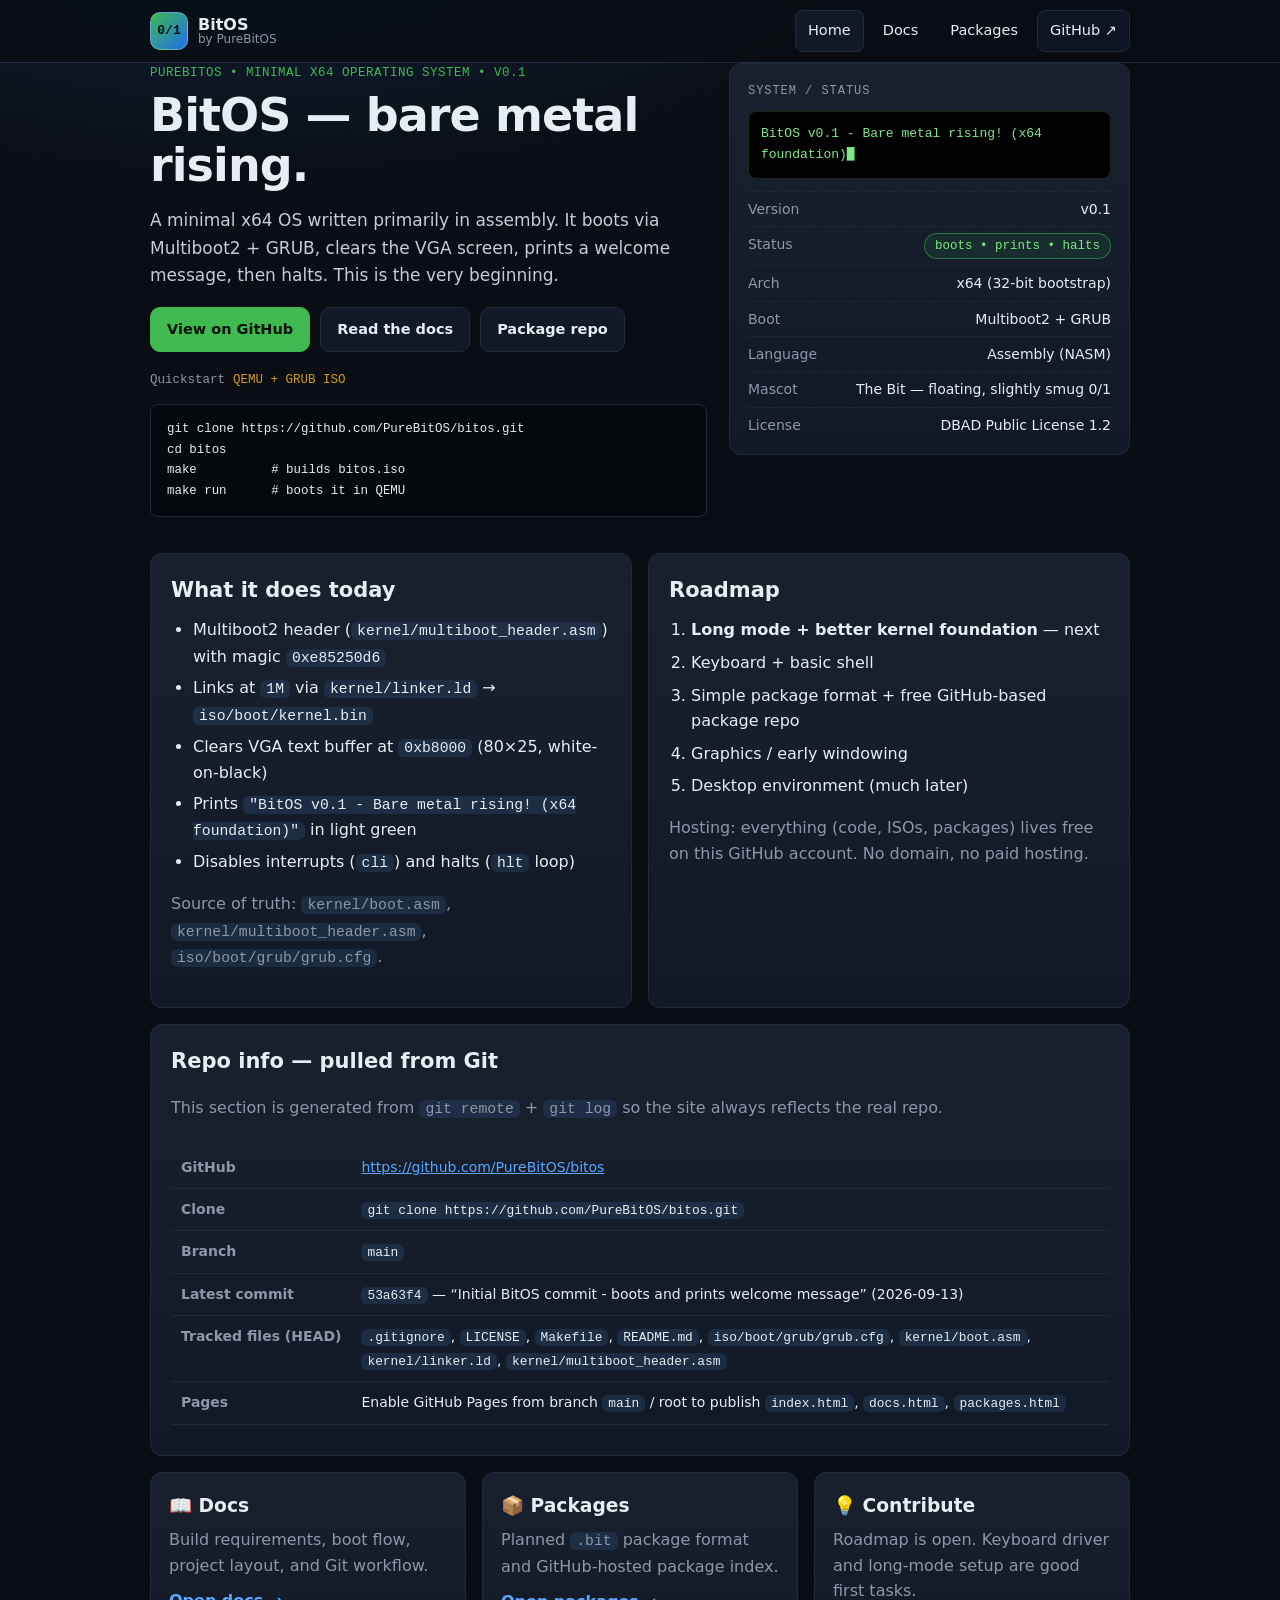
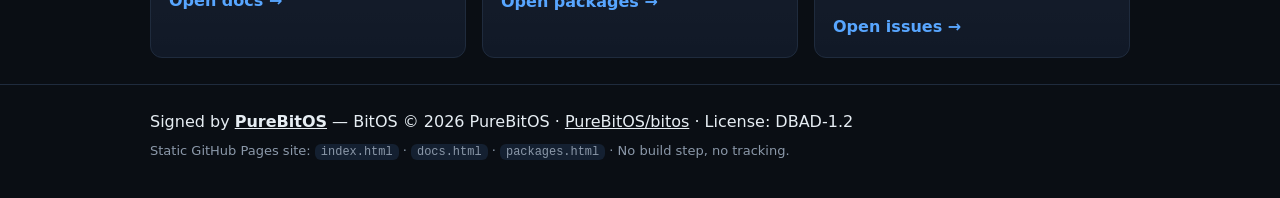
==== index.html @ e322808b "docs: add GitHub Pages site (index, docs, packages) signed by PureBitOS" ====
<!DOCTYPE html>
<html lang="en">
<head>
<meta charset="UTF-8" />
<meta name="viewport" content="width=device-width, initial-scale=1.0" />
<title>BitOS — Minimal x64 OS by PureBitOS</title>
<meta name="description" content="BitOS is a minimal x64 operating system written primarily in assembly. By PureBitOS." />
<link rel="stylesheet" href="assets/style.css" />
</head>
<body>
<header class="site-header">
  <div class="wrap header-inner">
    <a class="brand" href="index.html" aria-label="BitOS home">
      <span class="brand-bit" aria-hidden="true">0/1</span>
      <span class="brand-text"><strong>BitOS</strong><small>by PureBitOS</small></span>
    </a>
    <nav class="nav" aria-label="Main navigation">
      <a href="index.html" class="active">Home</a>
      <a href="docs.html">Docs</a>
      <a href="packages.html">Packages</a>
      <a class="github" href="https://github.com/PureBitOS/bitos" target="_blank" rel="noopener">GitHub ↗</a>
    </nav>
  </div>
</header>

<main class="wrap">
  <section class="hero">
    <div class="hero-text">
      <p class="eyebrow">PureBitOS • minimal x64 operating system • v0.1</p>
      <h1>BitOS — bare metal rising.</h1>
      <p class="lede">
        A minimal x64 OS written primarily in assembly. It boots via Multiboot2 + GRUB,
        clears the VGA screen, prints a welcome message, then halts. This is the very beginning.
      </p>
      <div class="cta-row">
        <a class="btn primary" href="https://github.com/PureBitOS/bitos" target="_blank" rel="noopener">View on GitHub</a>
        <a class="btn" href="docs.html">Read the docs</a>
        <a class="btn" href="packages.html">Package repo</a>
      </div>
      <div class="quickstart">
        <div class="quickstart-head">Quickstart <span>QEMU + GRUB ISO</span></div>
<pre><code>git clone https://github.com/PureBitOS/bitos.git
cd bitos
make          # builds bitos.iso
make run      # boots it in QEMU</code></pre>
      </div>
    </div>
    <div class="hero-card" aria-label="System status">
      <div class="card-title">system / status</div>
      <div class="screen" aria-hidden="true">BitOS v0.1 - Bare metal rising! (x64 foundation)<span class="cursor">█</span></div>
      <dl class="facts">
        <div><dt>Version</dt><dd>v0.1</dd></div>
        <div><dt>Status</dt><dd><span class="pill">boots • prints • halts</span></dd></div>
        <div><dt>Arch</dt><dd>x64 (32-bit bootstrap)</dd></div>
        <div><dt>Boot</dt><dd>Multiboot2 + GRUB</dd></div>
        <div><dt>Language</dt><dd>Assembly (NASM)</dd></div>
        <div><dt>Mascot</dt><dd>The Bit — floating, slightly smug 0/1</dd></div>
        <div><dt>License</dt><dd>DBAD Public License 1.2</dd></div>
      </dl>
    </div>
  </section>

  <section class="grid two">
    <div class="panel">
      <h2>What it does today</h2>
      <ul>
        <li>Multiboot2 header (<code>kernel/multiboot_header.asm</code>) with magic <code>0xe85250d6</code></li>
        <li>Links at <code>1M</code> via <code>kernel/linker.ld</code> → <code>iso/boot/kernel.bin</code></li>
        <li>Clears VGA text buffer at <code>0xb8000</code> (80×25, white-on-black)</li>
        <li>Prints <code>"BitOS v0.1 - Bare metal rising! (x64 foundation)"</code> in light green</li>
        <li>Disables interrupts (<code>cli</code>) and halts (<code>hlt</code> loop)</li>
      </ul>
      <p class="muted">Source of truth: <code>kernel/boot.asm</code>, <code>kernel/multiboot_header.asm</code>, <code>iso/boot/grub/grub.cfg</code>.</p>
    </div>
    <div class="panel">
      <h2>Roadmap</h2>
      <ol class="roadmap">
        <li><strong>Long mode + better kernel foundation</strong> — next</li>
        <li>Keyboard + basic shell</li>
        <li>Simple package format + free GitHub-based package repo</li>
        <li>Graphics / early windowing</li>
        <li>Desktop environment (much later)</li>
      </ol>
      <p class="muted">Hosting: everything (code, ISOs, packages) lives free on this GitHub account. No domain, no paid hosting.</p>
    </div>
  </section>

  <section class="panel">
    <h2>Repo info — pulled from Git</h2>
    <p class="muted">This section is generated from <code>git remote</code> + <code>git log</code> so the site always reflects the real repo.</p>
    <div class="table-wrap">
    <table>
      <tbody>
        <tr><th>GitHub</th><td><a href="https://github.com/PureBitOS/bitos" target="_blank" rel="noopener">https://github.com/PureBitOS/bitos</a></td></tr>
        <tr><th>Clone</th><td><code>git clone https://github.com/PureBitOS/bitos.git</code></td></tr>
        <tr><th>Branch</th><td><code>main</code></td></tr>
        <tr><th>Latest commit</th><td><code>53a63f4</code> — “Initial BitOS commit - boots and prints welcome message” (2026-09-13)</td></tr>
        <tr><th>Tracked files (HEAD)</th><td><code>.gitignore</code>, <code>LICENSE</code>, <code>Makefile</code>, <code>README.md</code>, <code>iso/boot/grub/grub.cfg</code>, <code>kernel/boot.asm</code>, <code>kernel/linker.ld</code>, <code>kernel/multiboot_header.asm</code></td></tr>
        <tr><th>Pages</th><td>Enable GitHub Pages from branch <code>main</code> / root to publish <code>index.html</code>, <code>docs.html</code>, <code>packages.html</code></td></tr>
      </tbody>
    </table>
    </div>
  </section>

  <section class="grid three">
    <a class="card-link" href="docs.html">
      <h3>📖 Docs</h3>
      <p>Build requirements, boot flow, project layout, and Git workflow.</p>
      <span>Open docs →</span>
    </a>
    <a class="card-link" href="packages.html">
      <h3>📦 Packages</h3>
      <p>Planned <code>.bit</code> package format and GitHub-hosted package index.</p>
      <span>Open packages →</span>
    </a>
    <a class="card-link" href="https://github.com/PureBitOS/bitos/issues" target="_blank" rel="noopener">
      <h3>💡 Contribute</h3>
      <p>Roadmap is open. Keyboard driver and long-mode setup are good first tasks.</p>
      <span>Open issues →</span>
    </a>
  </section>
</main>

<footer class="site-footer">
  <div class="wrap footer-inner">
    <p>Signed by <strong><a href="https://github.com/PureBitOS" target="_blank" rel="noopener">PureBitOS</a></strong> — BitOS © 2026 PureBitOS · <a href="https://github.com/PureBitOS/bitos" target="_blank" rel="noopener">PureBitOS/bitos</a> · License: DBAD-1.2</p>
    <p class="muted small">Static GitHub Pages site: <code>index.html</code> · <code>docs.html</code> · <code>packages.html</code> · No build step, no tracking.</p>
  </div>
</footer>
</body>
</html>
---- assets/style.css ----
:root {
  --bg: #0a0e14;
  --bg2: #0e141f;
  --panel: #111927;
  --line: #1f2b3d;
  --text: #e6edf3;
  --muted: #8b98a9;
  --accent: #3fb950;
  --accent2: #58a6ff;
  --amber: #d29922;
  --radius: 12px;
  --wrap: 1020px;
  --mono: ui-monospace, SFMono-Regular, Menlo, Consolas, "Liberation Mono", monospace;
  --sans: system-ui, -apple-system, "Segoe UI", Roboto, Ubuntu, sans-serif;
}
* { box-sizing: border-box; }
body {
  margin: 0;
  background: radial-gradient(1200px 500px at 20% -10%, #12233a 0%, var(--bg) 55%) fixed, var(--bg);
  color: var(--text);
  font-family: var(--sans);
  line-height: 1.6;
}
.wrap { max-width: var(--wrap); margin: 0 auto; padding: 0 20px; }
a { color: var(--accent2); }
code, pre { font-family: var(--mono); }
pre {
  background: #05080d;
  border: 1px solid var(--line);
  border-radius: 8px;
  padding: 14px 16px;
  overflow-x: auto;
  font-size: 13.5px;
  line-height: 1.55;
}
code { background: rgba(88,166,255,.12); padding: 1px 6px; border-radius: 6px; font-size: .92em; }
pre code { background: none; padding: 0; }

.site-header {
  position: sticky; top: 0; z-index: 10;
  background: rgba(10,14,20,.88);
  backdrop-filter: blur(8px);
  border-bottom: 1px solid var(--line);
}
.header-inner { display: flex; align-items: center; justify-content: space-between; min-height: 62px; gap: 16px; }
.brand { display: flex; align-items: center; gap: 10px; text-decoration: none; color: var(--text); }
.brand-bit {
  display: inline-grid; place-items: center;
  width: 38px; height: 38px; border-radius: 10px;
  background: linear-gradient(135deg, var(--accent), #1f6feb);
  color: #04120a; font-family: var(--mono); font-weight: 800; font-size: 13px;
  border: 1px solid rgba(255,255,255,.25);
}
.brand-text { line-height: 1.1; display: flex; flex-direction: column; }
.brand-text small { color: var(--muted); font-size: 12px; }
.nav { display: flex; gap: 6px; align-items: center; flex-wrap: wrap; }
.nav a {
  color: var(--text); text-decoration: none; font-size: 14.5px;
  padding: 8px 12px; border-radius: 8px; border: 1px solid transparent;
}
.nav a:hover { border-color: var(--line); background: var(--bg2); }
.nav a.active { background: var(--panel); border-color: var(--line); }
.nav a.github { border-color: var(--line); background: #0d1522; }

main { padding: 34px 0 10px; }
.eyebrow { color: var(--accent); font-family: var(--mono); font-size: 12.5px; letter-spacing: .04em; text-transform: uppercase; margin: 0 0 8px; }
h1 { margin: 0 0 10px; font-size: clamp(30px, 4.5vw, 46px); line-height: 1.08; letter-spacing: -.02em; }
h2 { margin: 0 0 10px; font-size: 21px; }
h3 { margin: 0 0 6px; }
.lede { color: #c3cdd9; font-size: 17px; max-width: 68ch; }
.muted { color: var(--muted); }
.small { font-size: 13px; }

.hero { display: grid; grid-template-columns: 1.25fr .9fr; gap: 22px; margin-bottom: 22px; }
@media (max-width: 860px) { .hero { grid-template-columns: 1fr; } }
.cta-row { display: flex; gap: 10px; flex-wrap: wrap; margin: 18px 0; }
.btn {
  display: inline-block; text-decoration: none; color: var(--text);
  border: 1px solid var(--line); background: var(--panel);
  padding: 10px 16px; border-radius: 10px; font-weight: 600; font-size: 14.5px;
}
.btn:hover { border-color: var(--accent2); }
.btn.primary { background: var(--accent); border-color: var(--accent); color: #04120a; }
.quickstart { margin-top: 6px; }
.quickstart-head { font-family: var(--mono); font-size: 12.5px; color: var(--muted); margin-bottom: 6px; display: flex; gap: 8px; }
.quickstart-head span { color: var(--amber); }

.hero-card, .panel, .card-link {
  background: linear-gradient(180deg, rgba(255,255,255,.03), rgba(255,255,255,0)) , var(--panel);
  border: 1px solid var(--line);
  border-radius: var(--radius);
}
.hero-card { padding: 18px; align-self: start; }
.card-title { font-family: var(--mono); font-size: 12px; color: var(--muted); text-transform: uppercase; letter-spacing: .08em; margin-bottom: 10px; }
.screen {
  font-family: var(--mono); font-size: 13px;
  background: #000; border: 1px solid #1c2a1e; border-radius: 8px;
  padding: 12px; color: #7ee787; margin-bottom: 12px; overflow-x: auto;
}
.cursor { animation: blink 1.1s steps(1) infinite; }
@keyframes blink { 50% { opacity: 0; } }
.facts { margin: 0; display: grid; gap: 6px; }
.facts div { display: flex; justify-content: space-between; gap: 12px; border-top: 1px dashed var(--line); padding-top: 6px; font-size: 14px; }
.facts dt { color: var(--muted); }
.facts dd { margin: 0; text-align: right; }
.pill {
  display: inline-block; font-family: var(--mono); font-size: 12.5px;
  border: 1px solid rgba(63,185,80,.5); color: #7ee787;
  padding: 2px 10px; border-radius: 999px; background: rgba(63,185,80,.1);
}

.grid { display: grid; gap: 16px; margin: 16px 0; }
.grid.two { grid-template-columns: 1fr 1fr; }
.grid.three { grid-template-columns: 1fr 1fr 1fr; }
@media (max-width: 860px) { .grid.two, .grid.three { grid-template-columns: 1fr; } }
.panel { padding: 20px; }
.panel ul, .panel ol { margin: 8px 0; padding-left: 22px; }
.panel li { margin: 5px 0; }
.roadmap li { margin: 7px 0; }
.table-wrap { overflow-x: auto; }
table { width: 100%; border-collapse: collapse; font-size: 14px; margin: 10px 0; }
th, td { text-align: left; padding: 9px 10px; border-bottom: 1px solid var(--line); vertical-align: top; }
th { color: var(--muted); font-weight: 600; white-space: nowrap; }
.card-link { padding: 18px; text-decoration: none; color: var(--text); display: block; }
.card-link p { color: var(--muted); margin: 6px 0 10px; }
.card-link span { color: var(--accent2); font-weight: 600; }
.card-link:hover { border-color: var(--accent2); }
.docs section { margin: 16px 0; }
.toc ol { margin: 8px 0 0; }

.site-footer { border-top: 1px solid var(--line); margin-top: 26px; padding: 18px 0 30px; }
.footer-inner p { margin: 6px 0; }
.site-footer a { color: var(--text); }
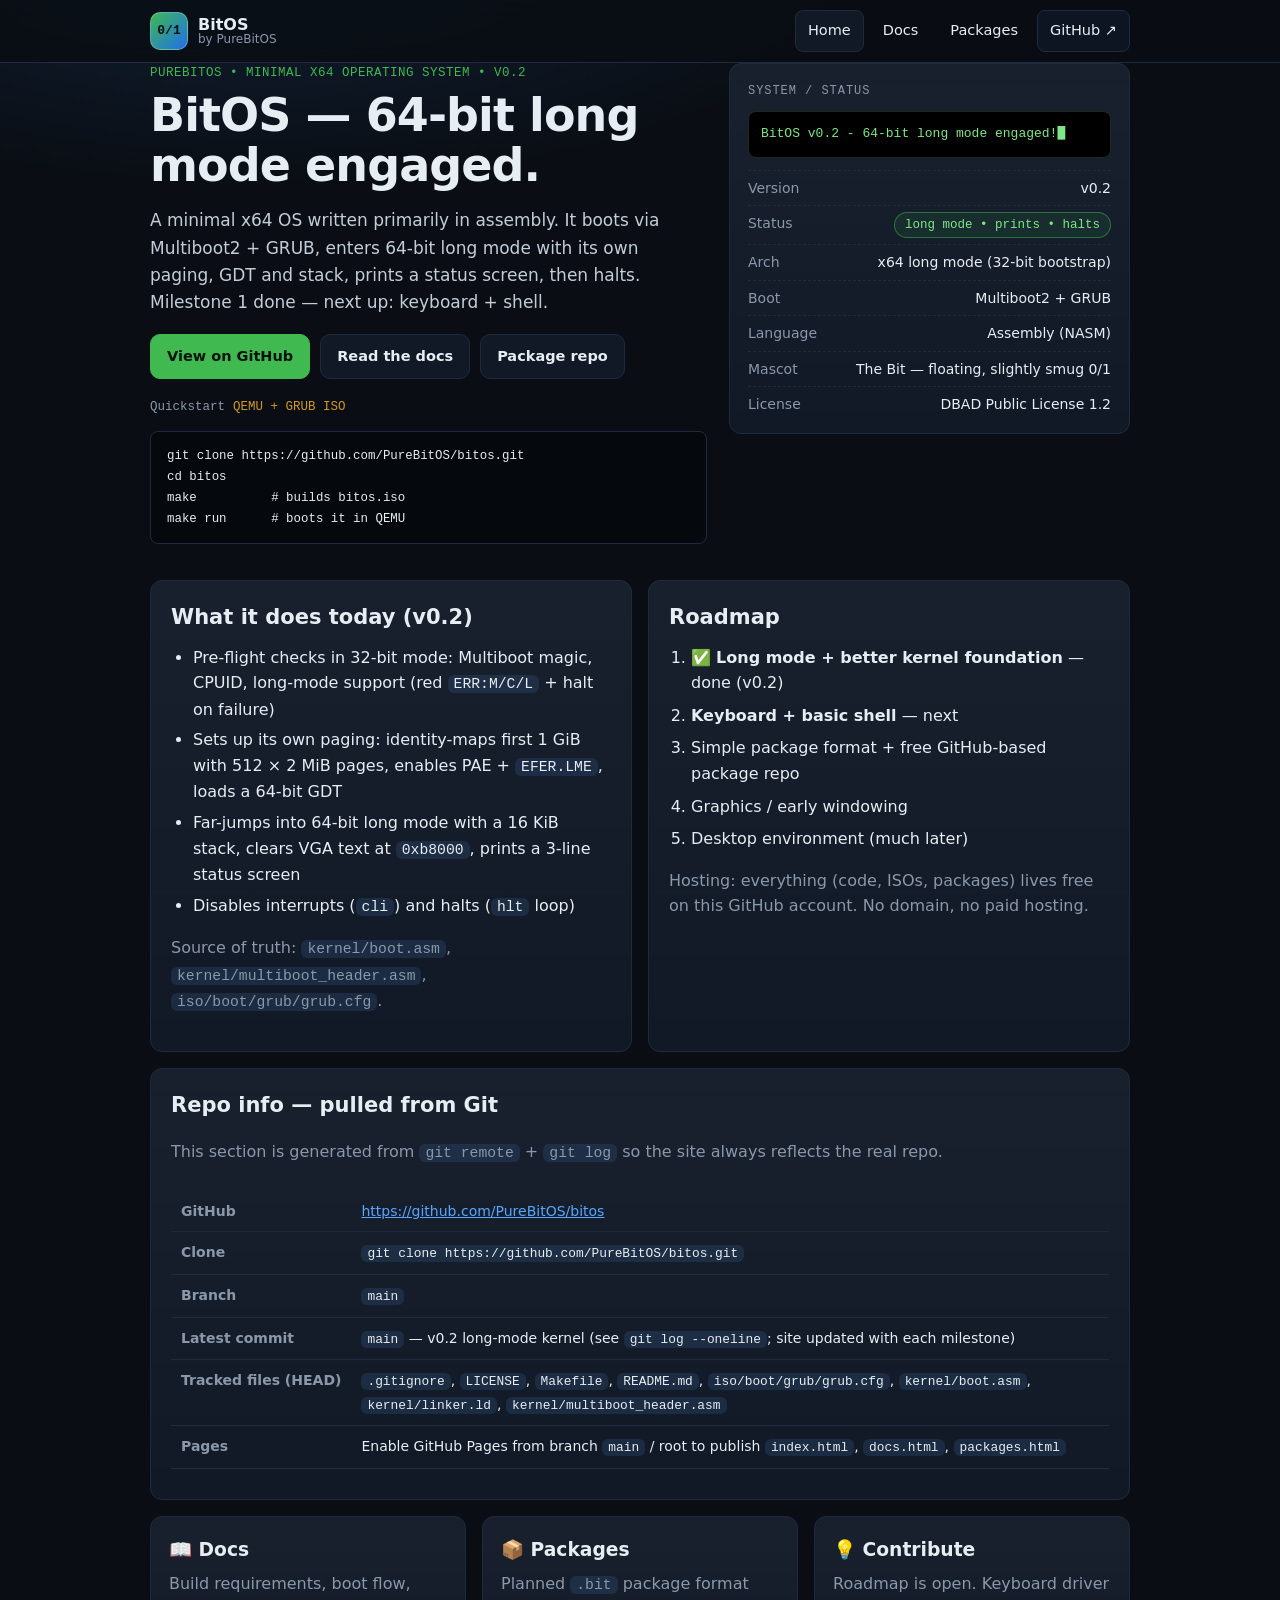
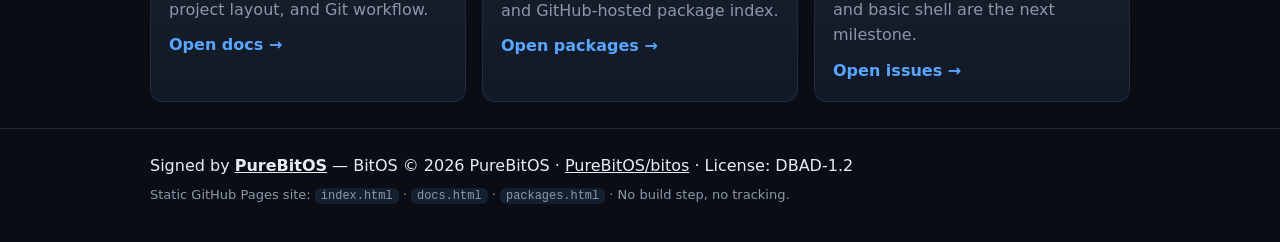
==== commit 8fab0556: "feat: v0.2 long-mode kernel + Windows build docs signed by PureBitOS" ====
--- a/index.html
+++ b/index.html
@@ -26,11 +26,12 @@
 <main class="wrap">
   <section class="hero">
     <div class="hero-text">
-      <p class="eyebrow">PureBitOS • minimal x64 operating system • v0.1</p>
-      <h1>BitOS — bare metal rising.</h1>
+      <p class="eyebrow">PureBitOS • minimal x64 operating system • v0.2</p>
+      <h1>BitOS — 64-bit long mode engaged.</h1>
       <p class="lede">
         A minimal x64 OS written primarily in assembly. It boots via Multiboot2 + GRUB,
-        clears the VGA screen, prints a welcome message, then halts. This is the very beginning.
+        enters 64-bit long mode with its own paging, GDT and stack, prints a status
+        screen, then halts. Milestone 1 done — next up: keyboard + shell.
       </p>
       <div class="cta-row">
         <a class="btn primary" href="https://github.com/PureBitOS/bitos" target="_blank" rel="noopener">View on GitHub</a>
@@ -47,11 +48,11 @@
     </div>
     <div class="hero-card" aria-label="System status">
       <div class="card-title">system / status</div>
-      <div class="screen" aria-hidden="true">BitOS v0.1 - Bare metal rising! (x64 foundation)<span class="cursor">█</span></div>
+      <div class="screen" aria-hidden="true">BitOS v0.2 - 64-bit long mode engaged!<span class="cursor">█</span></div>
       <dl class="facts">
-        <div><dt>Version</dt><dd>v0.1</dd></div>
-        <div><dt>Status</dt><dd><span class="pill">boots • prints • halts</span></dd></div>
-        <div><dt>Arch</dt><dd>x64 (32-bit bootstrap)</dd></div>
+        <div><dt>Version</dt><dd>v0.2</dd></div>
+        <div><dt>Status</dt><dd><span class="pill">long mode • prints • halts</span></dd></div>
+        <div><dt>Arch</dt><dd>x64 long mode (32-bit bootstrap)</dd></div>
         <div><dt>Boot</dt><dd>Multiboot2 + GRUB</dd></div>
         <div><dt>Language</dt><dd>Assembly (NASM)</dd></div>
         <div><dt>Mascot</dt><dd>The Bit — floating, slightly smug 0/1</dd></div>
@@ -62,12 +63,11 @@
 
   <section class="grid two">
     <div class="panel">
-      <h2>What it does today</h2>
+      <h2>What it does today (v0.2)</h2>
       <ul>
-        <li>Multiboot2 header (<code>kernel/multiboot_header.asm</code>) with magic <code>0xe85250d6</code></li>
-        <li>Links at <code>1M</code> via <code>kernel/linker.ld</code> → <code>iso/boot/kernel.bin</code></li>
-        <li>Clears VGA text buffer at <code>0xb8000</code> (80×25, white-on-black)</li>
-        <li>Prints <code>"BitOS v0.1 - Bare metal rising! (x64 foundation)"</code> in light green</li>
+        <li>Pre-flight checks in 32-bit mode: Multiboot magic, CPUID, long-mode support (red <code>ERR:M/C/L</code> + halt on failure)</li>
+        <li>Sets up its own paging: identity-maps first 1 GiB with 512 × 2 MiB pages, enables PAE + <code>EFER.LME</code>, loads a 64-bit GDT</li>
+        <li>Far-jumps into 64-bit long mode with a 16 KiB stack, clears VGA text at <code>0xb8000</code>, prints a 3-line status screen</li>
         <li>Disables interrupts (<code>cli</code>) and halts (<code>hlt</code> loop)</li>
       </ul>
       <p class="muted">Source of truth: <code>kernel/boot.asm</code>, <code>kernel/multiboot_header.asm</code>, <code>iso/boot/grub/grub.cfg</code>.</p>
@@ -75,8 +75,8 @@
     <div class="panel">
       <h2>Roadmap</h2>
       <ol class="roadmap">
-        <li><strong>Long mode + better kernel foundation</strong> — next</li>
-        <li>Keyboard + basic shell</li>
+        <li>✅ <strong>Long mode + better kernel foundation</strong> — done (v0.2)</li>
+        <li><strong>Keyboard + basic shell</strong> — next</li>
         <li>Simple package format + free GitHub-based package repo</li>
         <li>Graphics / early windowing</li>
         <li>Desktop environment (much later)</li>
@@ -94,7 +94,7 @@
         <tr><th>GitHub</th><td><a href="https://github.com/PureBitOS/bitos" target="_blank" rel="noopener">https://github.com/PureBitOS/bitos</a></td></tr>
         <tr><th>Clone</th><td><code>git clone https://github.com/PureBitOS/bitos.git</code></td></tr>
         <tr><th>Branch</th><td><code>main</code></td></tr>
-        <tr><th>Latest commit</th><td><code>53a63f4</code> — “Initial BitOS commit - boots and prints welcome message” (2026-09-13)</td></tr>
+        <tr><th>Latest commit</th><td><code>main</code> — v0.2 long-mode kernel (see <code>git log --oneline</code>; site updated with each milestone)</td></tr>
         <tr><th>Tracked files (HEAD)</th><td><code>.gitignore</code>, <code>LICENSE</code>, <code>Makefile</code>, <code>README.md</code>, <code>iso/boot/grub/grub.cfg</code>, <code>kernel/boot.asm</code>, <code>kernel/linker.ld</code>, <code>kernel/multiboot_header.asm</code></td></tr>
         <tr><th>Pages</th><td>Enable GitHub Pages from branch <code>main</code> / root to publish <code>index.html</code>, <code>docs.html</code>, <code>packages.html</code></td></tr>
       </tbody>
@@ -115,7 +115,7 @@
     </a>
     <a class="card-link" href="https://github.com/PureBitOS/bitos/issues" target="_blank" rel="noopener">
       <h3>💡 Contribute</h3>
-      <p>Roadmap is open. Keyboard driver and long-mode setup are good first tasks.</p>
+      <p>Roadmap is open. Keyboard driver and basic shell are the next milestone.</p>
       <span>Open issues →</span>
     </a>
   </section>
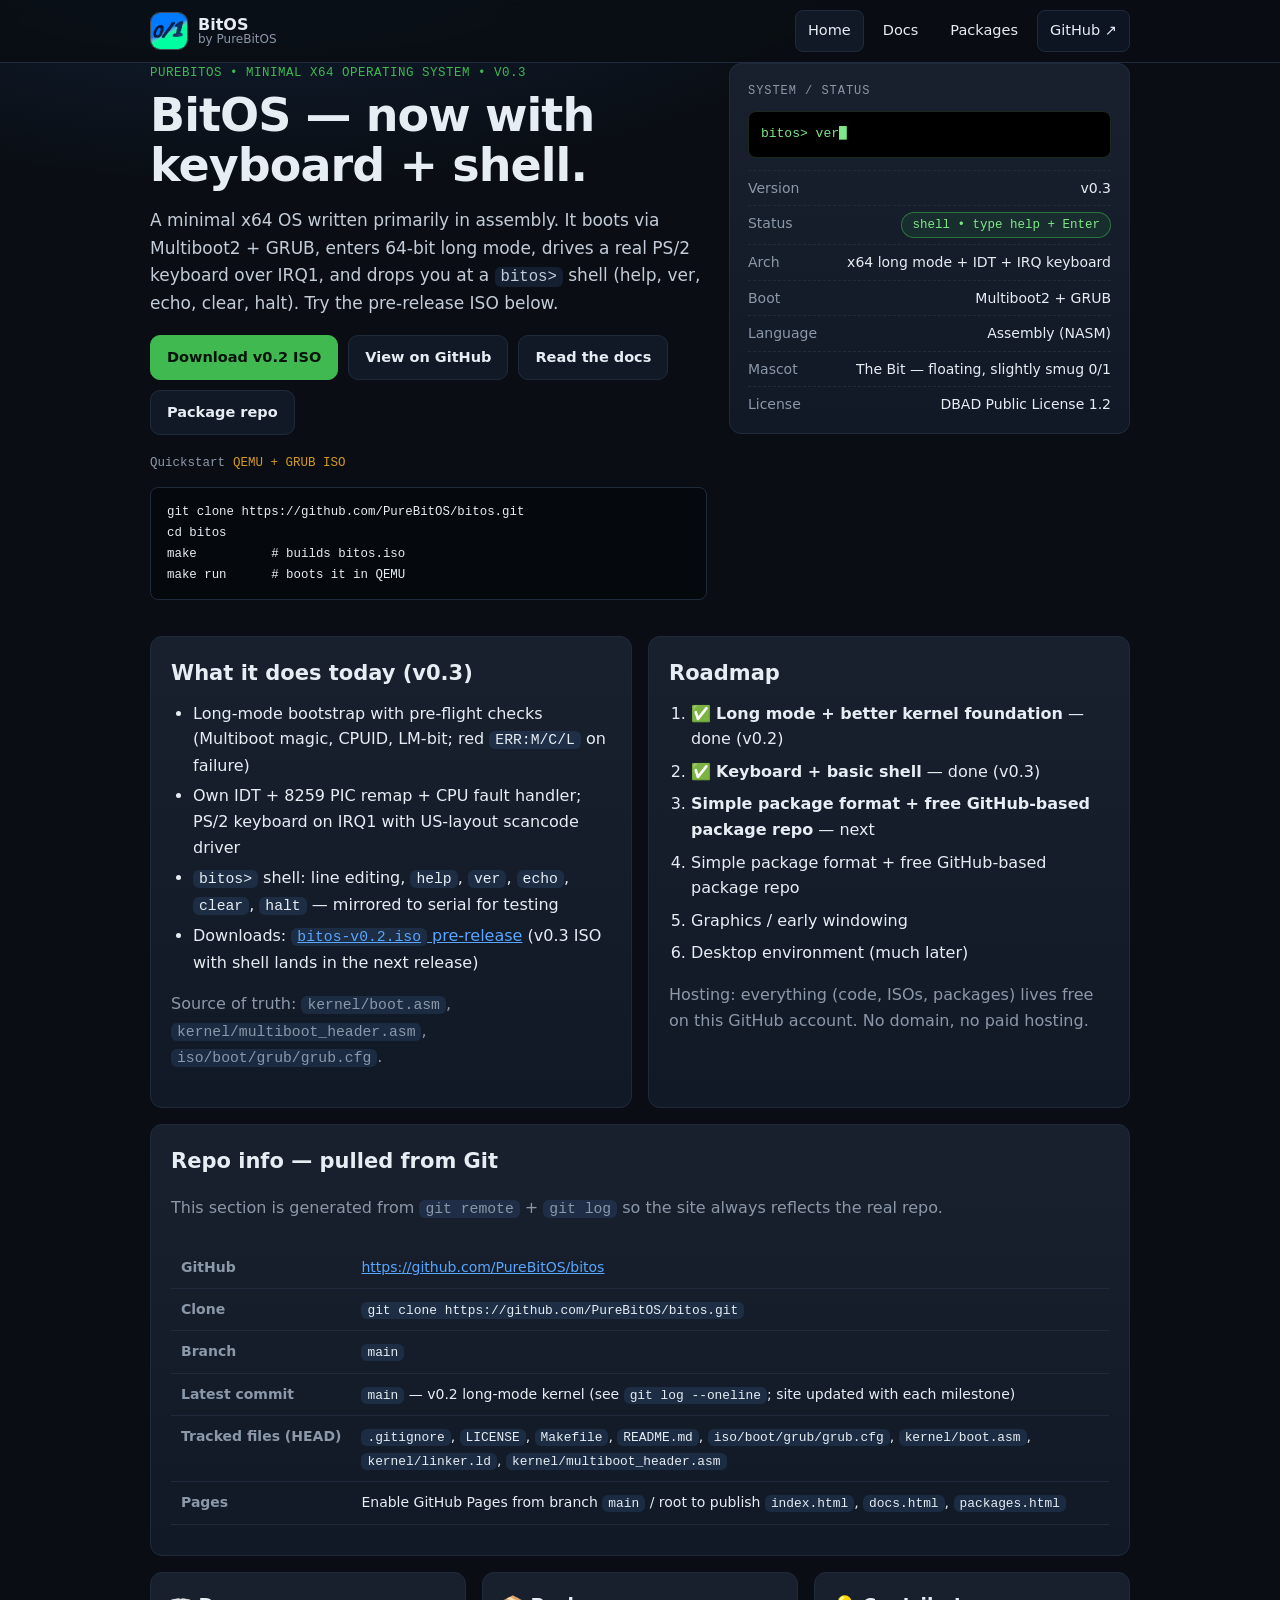
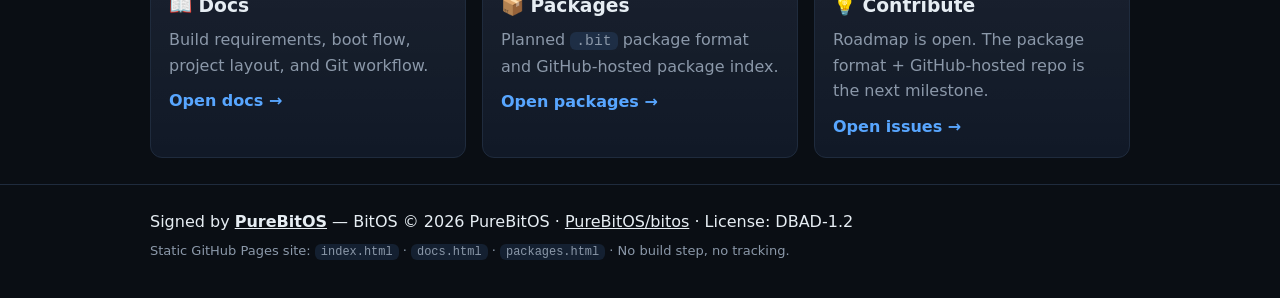
==== commit 958663ac: "feat: v0.3 PS/2 keyboard + shell, v0.2 ISO links, OS logo signed by PureBitOS" ====
--- a/index.html
+++ b/index.html
@@ -6,12 +6,14 @@
 <title>BitOS — Minimal x64 OS by PureBitOS</title>
 <meta name="description" content="BitOS is a minimal x64 operating system written primarily in assembly. By PureBitOS." />
 <link rel="stylesheet" href="assets/style.css" />
+<link rel="icon" type="image/png" href="mainlogo.png" />
+<link rel="apple-touch-icon" href="mainlogo.png" />
 </head>
 <body>
 <header class="site-header">
   <div class="wrap header-inner">
     <a class="brand" href="index.html" aria-label="BitOS home">
-      <span class="brand-bit" aria-hidden="true">0/1</span>
+      <img class="brand-logo" src="mainlogo.png" alt="BitOS logo" width="38" height="38" />
       <span class="brand-text"><strong>BitOS</strong><small>by PureBitOS</small></span>
     </a>
     <nav class="nav" aria-label="Main navigation">
@@ -26,15 +28,16 @@
 <main class="wrap">
   <section class="hero">
     <div class="hero-text">
-      <p class="eyebrow">PureBitOS • minimal x64 operating system • v0.2</p>
-      <h1>BitOS — 64-bit long mode engaged.</h1>
+      <p class="eyebrow">PureBitOS • minimal x64 operating system • v0.3</p>
+      <h1>BitOS — now with keyboard + shell.</h1>
       <p class="lede">
         A minimal x64 OS written primarily in assembly. It boots via Multiboot2 + GRUB,
-        enters 64-bit long mode with its own paging, GDT and stack, prints a status
-        screen, then halts. Milestone 1 done — next up: keyboard + shell.
+        enters 64-bit long mode, drives a real PS/2 keyboard over IRQ1, and drops you
+        at a <code>bitos&gt;</code> shell (help, ver, echo, clear, halt). Try the pre-release ISO below.
       </p>
       <div class="cta-row">
-        <a class="btn primary" href="https://github.com/PureBitOS/bitos" target="_blank" rel="noopener">View on GitHub</a>
+        <a class="btn primary" href="https://github.com/PureBitOS/bitos/releases/download/v0.2/bitos-v0.2.iso">Download v0.2 ISO</a>
+        <a class="btn" href="https://github.com/PureBitOS/bitos" target="_blank" rel="noopener">View on GitHub</a>
         <a class="btn" href="docs.html">Read the docs</a>
         <a class="btn" href="packages.html">Package repo</a>
       </div>
@@ -48,11 +51,11 @@
     </div>
     <div class="hero-card" aria-label="System status">
       <div class="card-title">system / status</div>
-      <div class="screen" aria-hidden="true">BitOS v0.2 - 64-bit long mode engaged!<span class="cursor">█</span></div>
+      <div class="screen" aria-hidden="true">bitos&gt; ver<span class="cursor">█</span></div>
       <dl class="facts">
-        <div><dt>Version</dt><dd>v0.2</dd></div>
-        <div><dt>Status</dt><dd><span class="pill">long mode • prints • halts</span></dd></div>
-        <div><dt>Arch</dt><dd>x64 long mode (32-bit bootstrap)</dd></div>
+        <div><dt>Version</dt><dd>v0.3</dd></div>
+        <div><dt>Status</dt><dd><span class="pill">shell • type help + Enter</span></dd></div>
+        <div><dt>Arch</dt><dd>x64 long mode + IDT + IRQ keyboard</dd></div>
         <div><dt>Boot</dt><dd>Multiboot2 + GRUB</dd></div>
         <div><dt>Language</dt><dd>Assembly (NASM)</dd></div>
         <div><dt>Mascot</dt><dd>The Bit — floating, slightly smug 0/1</dd></div>
@@ -63,12 +66,12 @@
 
   <section class="grid two">
     <div class="panel">
-      <h2>What it does today (v0.2)</h2>
+      <h2>What it does today (v0.3)</h2>
       <ul>
-        <li>Pre-flight checks in 32-bit mode: Multiboot magic, CPUID, long-mode support (red <code>ERR:M/C/L</code> + halt on failure)</li>
-        <li>Sets up its own paging: identity-maps first 1 GiB with 512 × 2 MiB pages, enables PAE + <code>EFER.LME</code>, loads a 64-bit GDT</li>
-        <li>Far-jumps into 64-bit long mode with a 16 KiB stack, clears VGA text at <code>0xb8000</code>, prints a 3-line status screen</li>
-        <li>Disables interrupts (<code>cli</code>) and halts (<code>hlt</code> loop)</li>
+        <li>Long-mode bootstrap with pre-flight checks (Multiboot magic, CPUID, LM-bit; red <code>ERR:M/C/L</code> on failure)</li>
+        <li>Own IDT + 8259 PIC remap + CPU fault handler; PS/2 keyboard on IRQ1 with US-layout scancode driver</li>
+        <li><code>bitos&gt;</code> shell: line editing, <code>help</code>, <code>ver</code>, <code>echo</code>, <code>clear</code>, <code>halt</code> — mirrored to serial for testing</li>
+        <li>Downloads: <a href="https://github.com/PureBitOS/bitos/releases/download/v0.2/bitos-v0.2.iso"><code>bitos-v0.2.iso</code> pre-release</a> (v0.3 ISO with shell lands in the next release)</li>
       </ul>
       <p class="muted">Source of truth: <code>kernel/boot.asm</code>, <code>kernel/multiboot_header.asm</code>, <code>iso/boot/grub/grub.cfg</code>.</p>
     </div>
@@ -76,7 +79,8 @@
       <h2>Roadmap</h2>
       <ol class="roadmap">
         <li>✅ <strong>Long mode + better kernel foundation</strong> — done (v0.2)</li>
-        <li><strong>Keyboard + basic shell</strong> — next</li>
+        <li>✅ <strong>Keyboard + basic shell</strong> — done (v0.3)</li>
+        <li><strong>Simple package format + free GitHub-based package repo</strong> — next</li>
         <li>Simple package format + free GitHub-based package repo</li>
         <li>Graphics / early windowing</li>
         <li>Desktop environment (much later)</li>
@@ -115,7 +119,7 @@
     </a>
     <a class="card-link" href="https://github.com/PureBitOS/bitos/issues" target="_blank" rel="noopener">
       <h3>💡 Contribute</h3>
-      <p>Roadmap is open. Keyboard driver and basic shell are the next milestone.</p>
+      <p>Roadmap is open. The package format + GitHub-hosted repo is the next milestone.</p>
       <span>Open issues →</span>
     </a>
   </section>
--- a/assets/style.css
+++ b/assets/style.css
@@ -44,11 +44,9 @@
 }
 .header-inner { display: flex; align-items: center; justify-content: space-between; min-height: 62px; gap: 16px; }
 .brand { display: flex; align-items: center; gap: 10px; text-decoration: none; color: var(--text); }
-.brand-bit {
-  display: inline-grid; place-items: center;
+.brand-logo {
   width: 38px; height: 38px; border-radius: 10px;
-  background: linear-gradient(135deg, var(--accent), #1f6feb);
-  color: #04120a; font-family: var(--mono); font-weight: 800; font-size: 13px;
+  display: block;
   border: 1px solid rgba(255,255,255,.25);
 }
 .brand-text { line-height: 1.1; display: flex; flex-direction: column; }
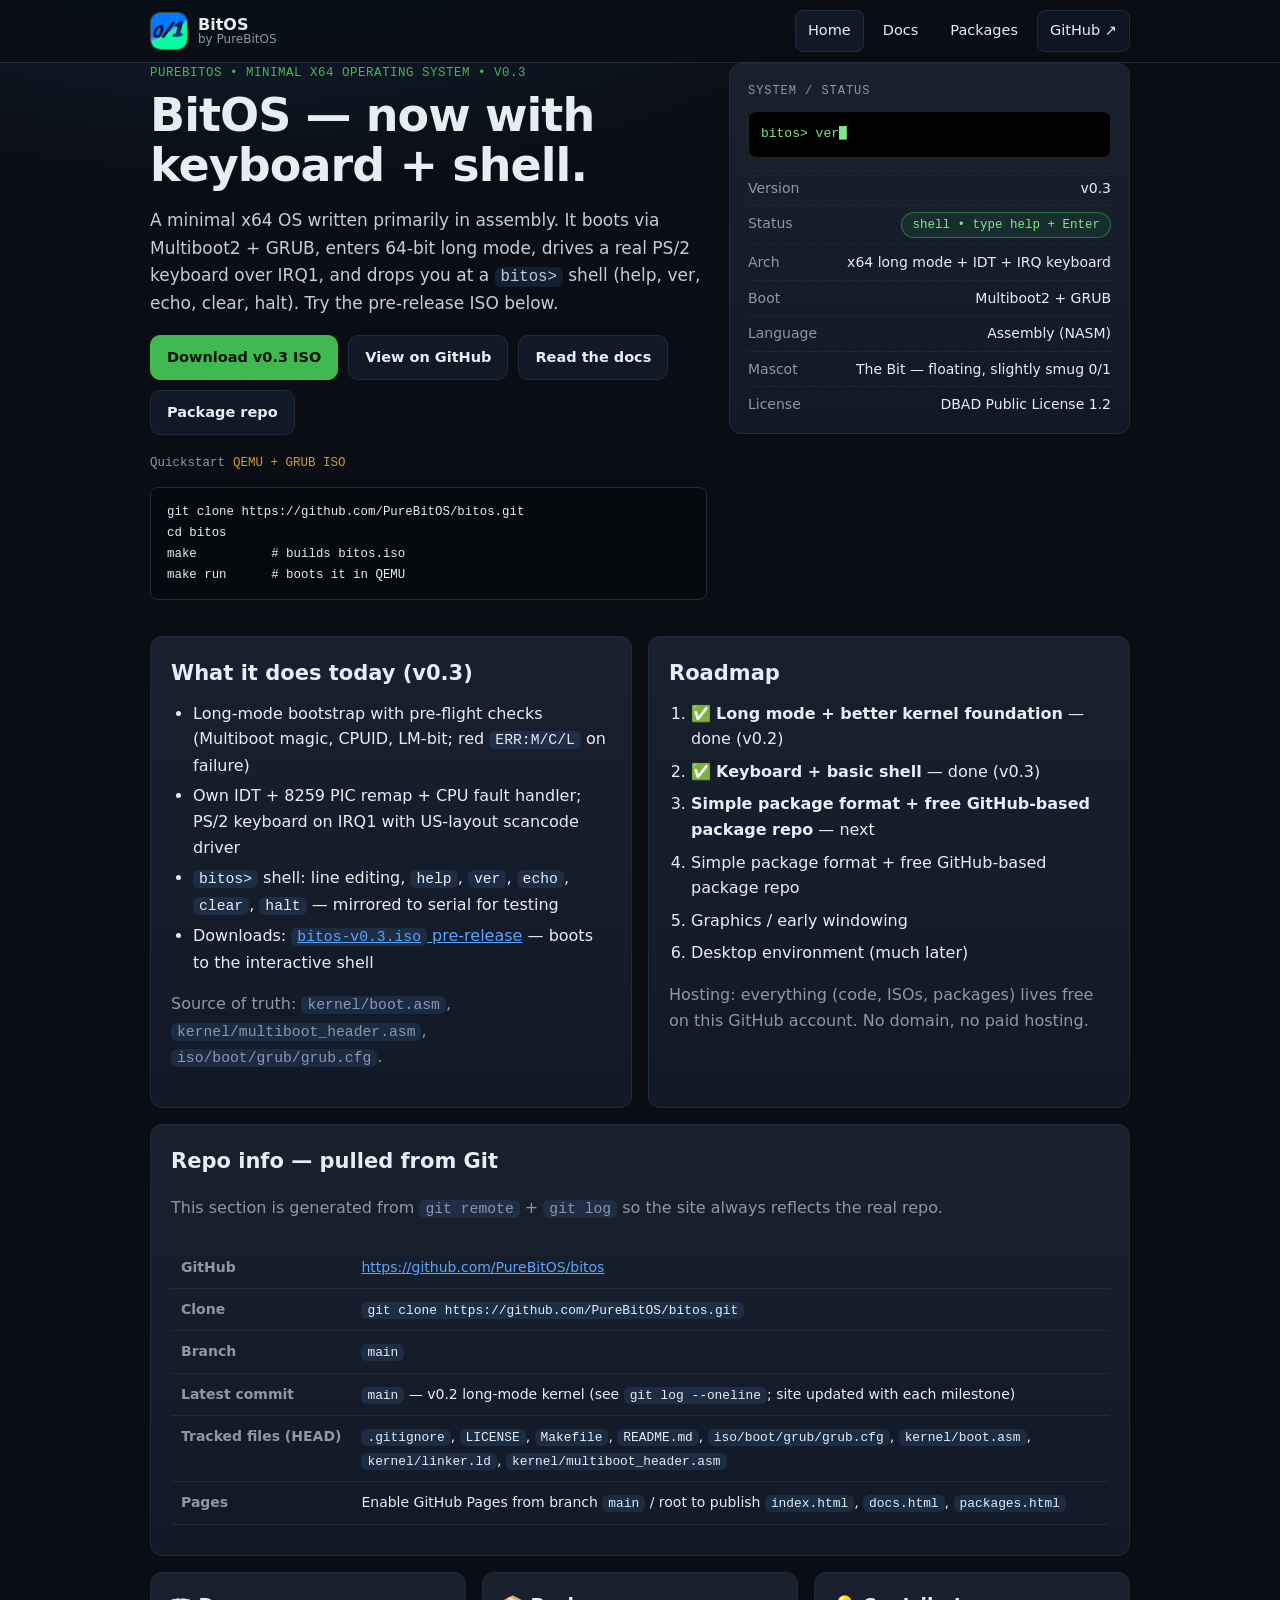
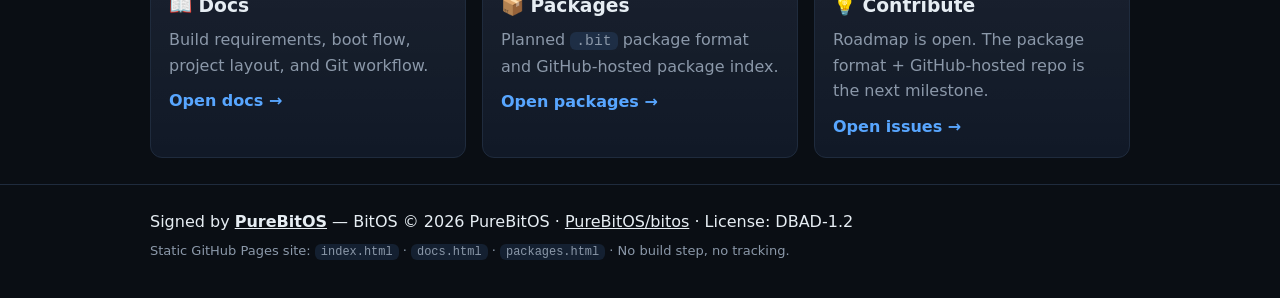
==== commit 1d1c59ca: "docs: point downloads at v0.3 pre-release ISO" ====
--- a/index.html
+++ b/index.html
@@ -36,7 +36,7 @@
         at a <code>bitos&gt;</code> shell (help, ver, echo, clear, halt). Try the pre-release ISO below.
       </p>
       <div class="cta-row">
-        <a class="btn primary" href="https://github.com/PureBitOS/bitos/releases/download/v0.2/bitos-v0.2.iso">Download v0.2 ISO</a>
+        <a class="btn primary" href="https://github.com/PureBitOS/bitos/releases/download/v0.3/bitos-v0.3.iso">Download v0.3 ISO</a>
         <a class="btn" href="https://github.com/PureBitOS/bitos" target="_blank" rel="noopener">View on GitHub</a>
         <a class="btn" href="docs.html">Read the docs</a>
         <a class="btn" href="packages.html">Package repo</a>
@@ -71,7 +71,7 @@
         <li>Long-mode bootstrap with pre-flight checks (Multiboot magic, CPUID, LM-bit; red <code>ERR:M/C/L</code> on failure)</li>
         <li>Own IDT + 8259 PIC remap + CPU fault handler; PS/2 keyboard on IRQ1 with US-layout scancode driver</li>
         <li><code>bitos&gt;</code> shell: line editing, <code>help</code>, <code>ver</code>, <code>echo</code>, <code>clear</code>, <code>halt</code> — mirrored to serial for testing</li>
-        <li>Downloads: <a href="https://github.com/PureBitOS/bitos/releases/download/v0.2/bitos-v0.2.iso"><code>bitos-v0.2.iso</code> pre-release</a> (v0.3 ISO with shell lands in the next release)</li>
+        <li>Downloads: <a href="https://github.com/PureBitOS/bitos/releases/download/v0.3/bitos-v0.3.iso"><code>bitos-v0.3.iso</code> pre-release</a> — boots to the interactive shell</li>
       </ul>
       <p class="muted">Source of truth: <code>kernel/boot.asm</code>, <code>kernel/multiboot_header.asm</code>, <code>iso/boot/grub/grub.cfg</code>.</p>
     </div>
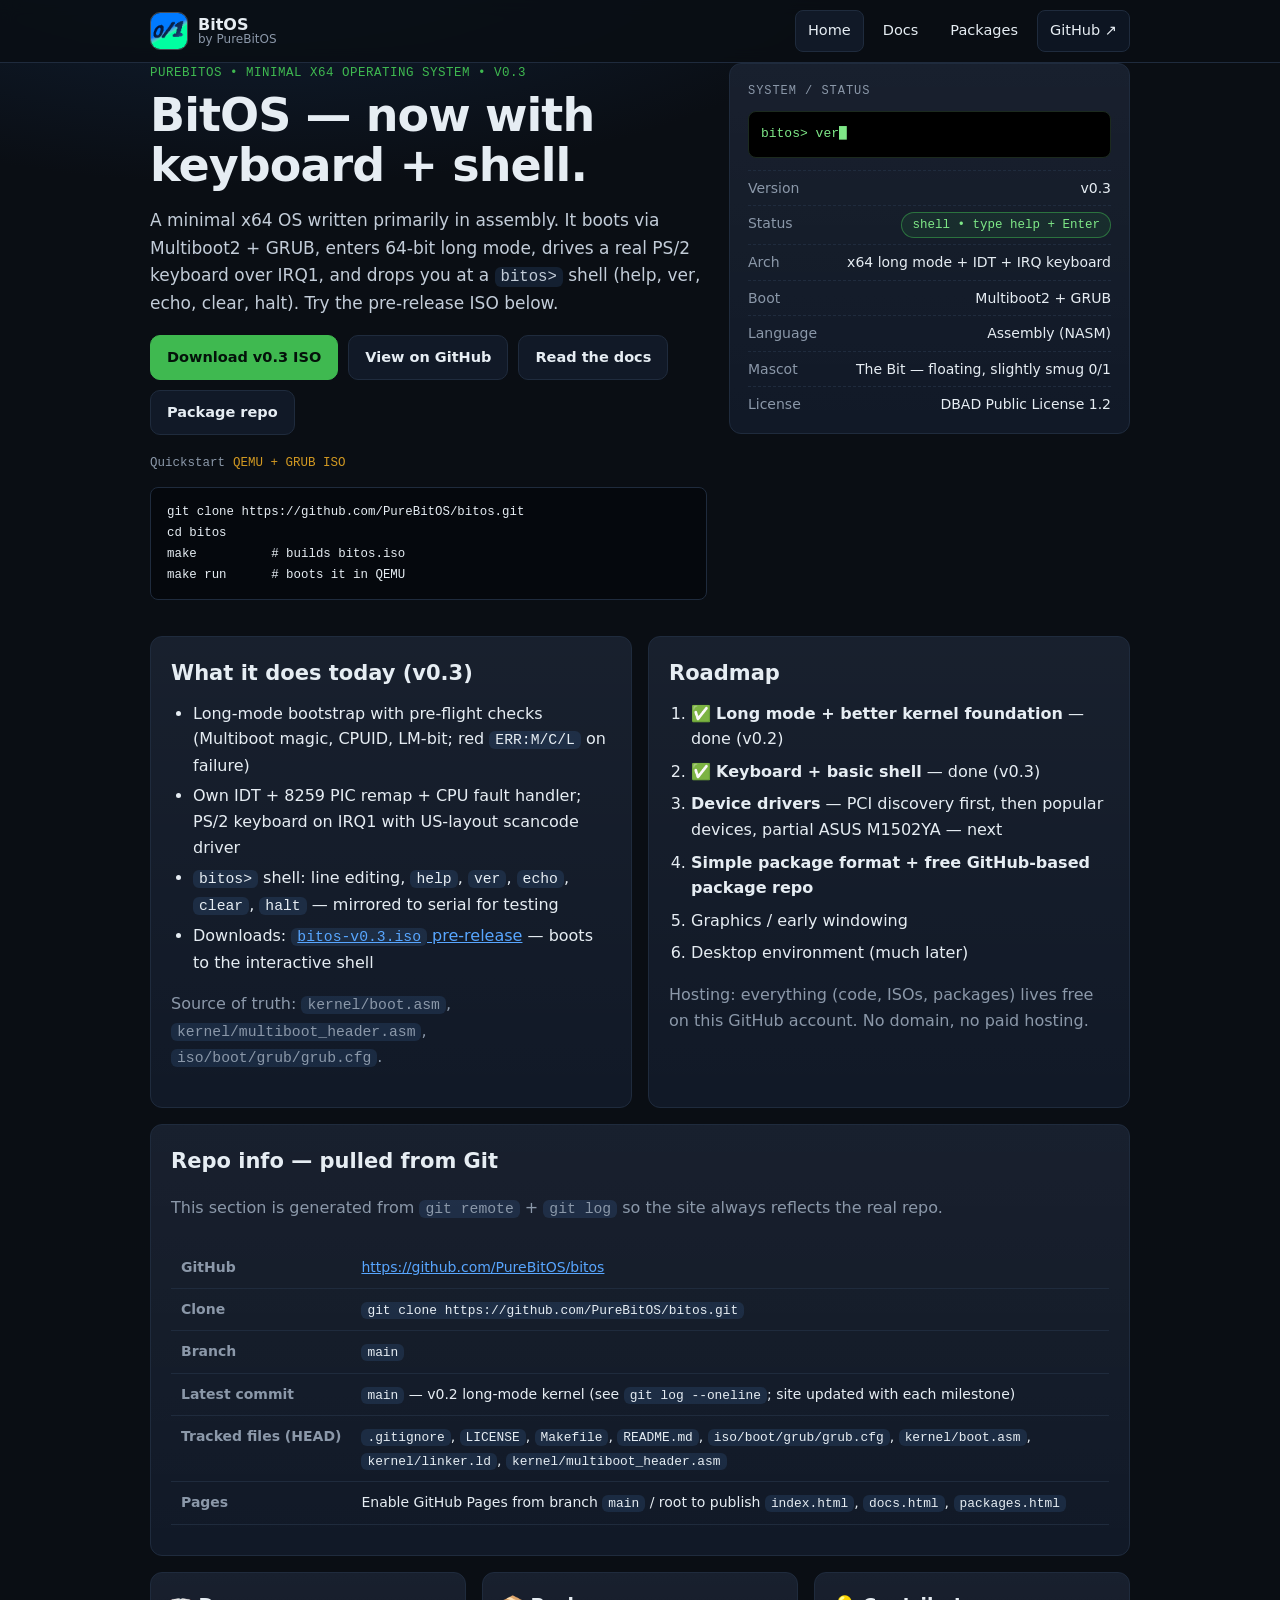
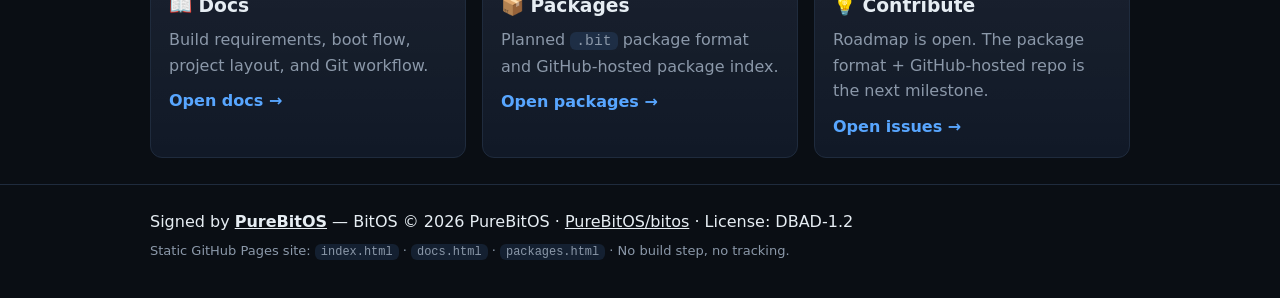
==== commit 958089ad: "feat: PCI device discovery (devices cmd), fixed roadmap dupes signed by PureBitOS" ====
--- a/index.html
+++ b/index.html
@@ -80,8 +80,8 @@
       <ol class="roadmap">
         <li>✅ <strong>Long mode + better kernel foundation</strong> — done (v0.2)</li>
         <li>✅ <strong>Keyboard + basic shell</strong> — done (v0.3)</li>
-        <li><strong>Simple package format + free GitHub-based package repo</strong> — next</li>
-        <li>Simple package format + free GitHub-based package repo</li>
+        <li><strong>Device drivers</strong> — PCI discovery first, then popular devices, partial ASUS M1502YA — next</li>
+        <li><strong>Simple package format + free GitHub-based package repo</strong></li>
         <li>Graphics / early windowing</li>
         <li>Desktop environment (much later)</li>
       </ol>
